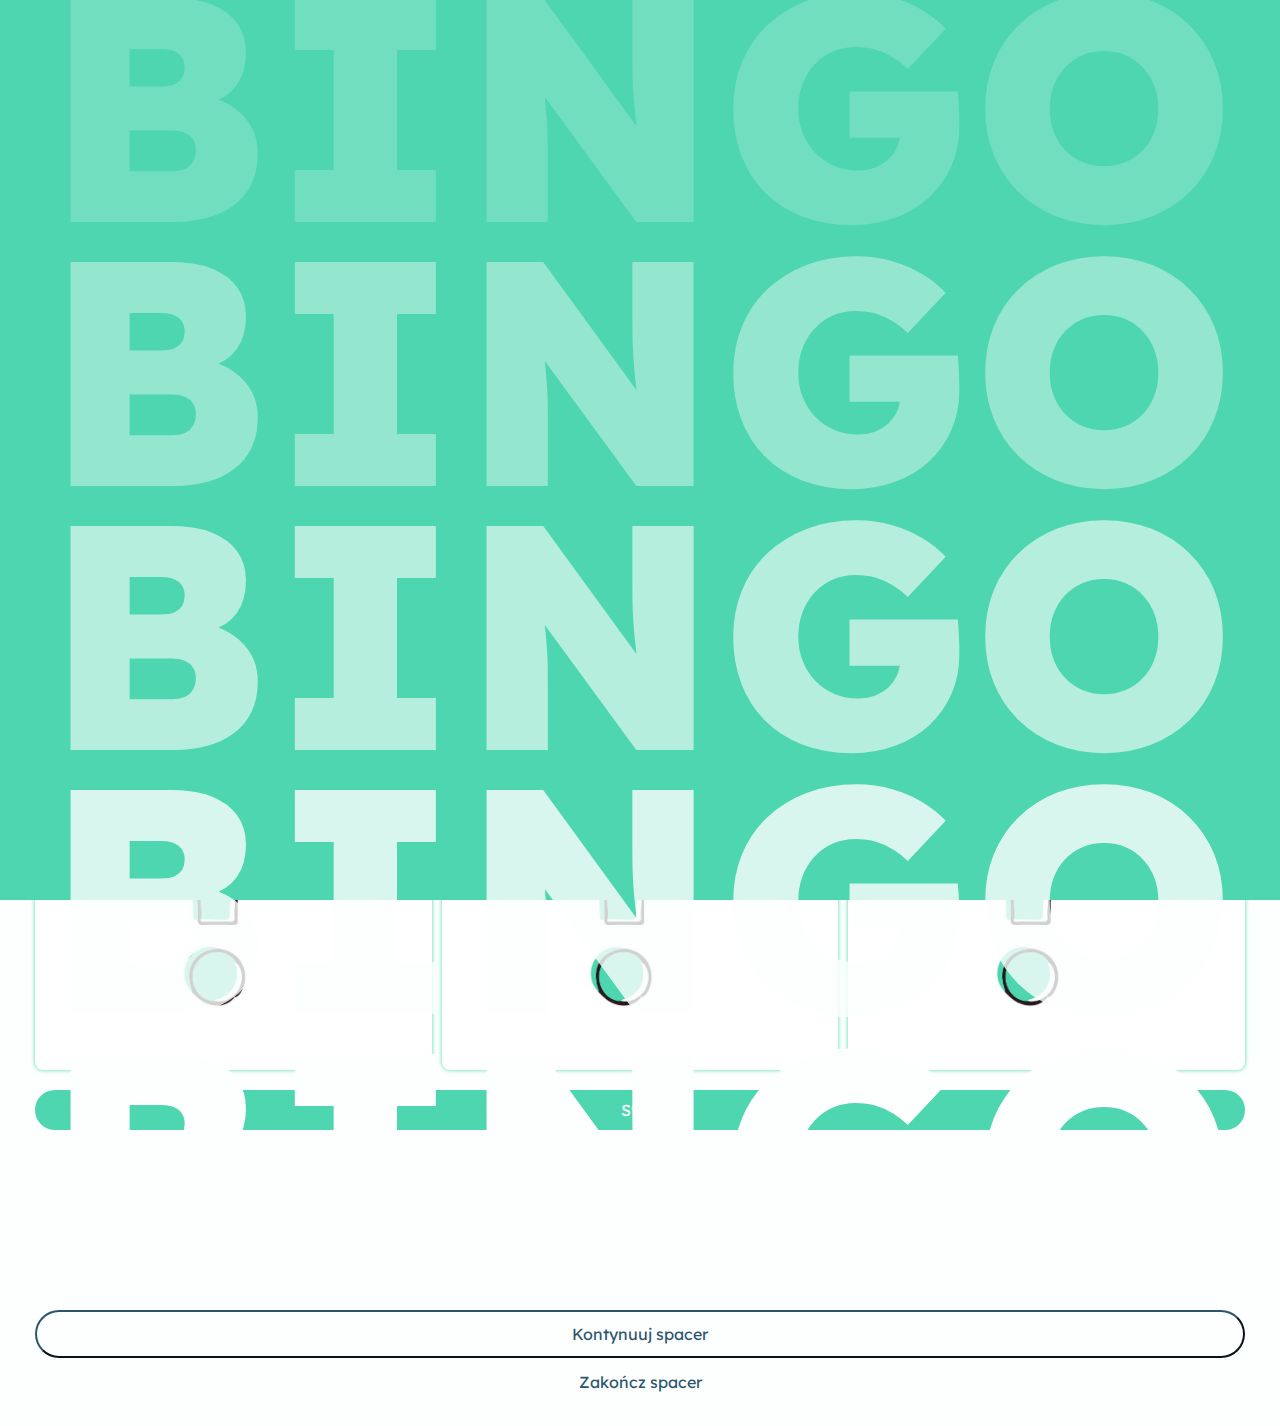
==== bingo.html @ b2e740d9 "Merge branch 'master' into kwajda-add-open-modal" ====
<!DOCTYPE html>
<html lang="en">
<head>
    <meta charset="UTF-8">
    <meta name="viewport" content="width=device-width, initial-scale=1.0">
    <title>Spacerowe Bingo</title>
    <link rel="stylesheet" href="style.css">
</head>
<body>

<div class="header">
    <a href="index.html"><img src="logo.svg" alt="logo"></a>
</div>

<h1 id="game_name"></h1>
<h2 id="game_time"></h2>

<div class="grid-container" id="grid-container"></div>

<button id="startButton" class="button_primary" onclick="startGame(3)">Start</button>

<div id="modal" class="modal_background" style="display:none;">
    <div class="modal">
        <h1>Kaczuszka</h1>
        <img src="h4c_set/kaczka.jpeg">
        <p>Niezastąpiony atrybut każdego programisty, może być gumowa, nadrukowana lub przyklejana</p>
        <div class="buttons">
            <button class="button_primary">Widzę</button>
            <button class="modal_camera"><img src="icons/camera.png"></button>
        </div>
    </div>
    <button class="modal_close_button">&#10006;</button>
</div>

<div class="winner_winner_chicken_dinner">
    <div class="bingo_container">
        <p>BINGO</p>
        <p>BINGO</p>
        <p>BINGO</p>
        <p>BINGO</p>
        <p>BINGO</p>
    </div>
    <img class="wiewiur" src="spacerowe_bingo_wiewiur.png">
    <div class="buttons">
        <button class="button_secondary">Kontynuuj spacer</button>
        <button class="button_tetriary">Zakończ spacer</button>
    </div>
</div>

<script>
    const gameSet = "h4c_set";
    const gridSize = 3;
    const gameTime = 15*60;
    let tileElements;
    let tileData;
    let interval;
    
    const timeElement = document.getElementById("game_time");

    fetch(`${gameSet}/tiles.json`)
        .then(response => response.json())
        .then(data => {
            const gameData = data;
            tileData = gameData.slice(1); // the first element is metadata

            let nameElement = document.getElementById("game_name");
            nameElement.textContent = gameData[0]["game"];
            timeElement.textContent = `${gameTime / 60}:00`;

            tileElements = createGrid(gridSize);
        })
        .catch(error => console.error('Error fetching JSON data:', error));

    function startGame(size) {
        const buttonElement = document.getElementById("startButton");
        buttonElement.classList.remove("button_primary");
        buttonElement.classList.add("button_secondary");
        buttonElement.textContent = "Opuść pokój";
        buttonElement.onclick = redirectHome;

        // Helper function to shuffle an array
        function shuffleArray(array) {
            for (let i = array.length - 1; i > 0; i--) {
                const j = Math.floor(Math.random() * (i + 1));
                [array[i], array[j]] = [array[j], array[i]];
            }
            return array;
        }

        // Shuffle the parsed data to ensure randomness
        const shuffledData = shuffleArray(tileData);

        // Select the first n unique objects
        const uniqueObjects = shuffledData.slice(0, size*size);

        populateGrid(tileElements, uniqueObjects, size);
        startCountdown(gameTime, timeElement)
    }

    function startCountdown(duration, display) {
        let timer = duration, minutes, seconds;
        interval = setInterval(() => {
            minutes = Math.floor(timer / 60);
            seconds = timer % 60;

            minutes = minutes < 10 ? "0" + minutes : minutes;
            seconds = seconds < 10 ? "0" + seconds : seconds;

            display.textContent = minutes + ":" + seconds;

            if (--timer < 0) {
                clearInterval(interval);
                display.textContent = "Koniec czasu!";
            }
        }, 1000);
    }

    document.querySelector('.modal_close_button').addEventListener('click', function() {
        document.getElementById('modal').classList.remove('active');
    });

    function createGrid(size) {
        let tiles = [];

        const container = document.getElementById('grid-container');
        const containerWidth = container.offsetWidth;
        const elementWidth = (containerWidth - ((size - 1) * 10)) / size;
        const modal = document.getElementById('modal'); // Get the modal by its ID

        container.style.gridTemplateColumns = `repeat(${size}, 1fr)`;
        container.style.gridTemplateRows = `repeat(${size}, 1fr)`;
        
        for (let y = 0; y < size; y++) {
            for (let x = 0; x < size; x++) {
                const gridItem = document.createElement('button');
                gridItem.classList.add('grid-item');
                gridItem.style.height = `${elementWidth}px`; // Correctly set the height
                gridItem.style.backgroundImage = "url(hidden.jpeg)";

                gridItem.addEventListener('click', function() {
                modal.dataset.gridItemId = gridItem.dataset.id; // Set a property on the modal
                modal.classList.add('active'); // Show the modal
                });
                container.appendChild(gridItem);
                tiles.push(gridItem);
            }
        }
        
        return tiles;
    }
    
    function populateGrid(tileset, data, size) {
        let gameFinished = false;    
        
        function openModal(event) {
            gridItem = event.target;
            gridItem.dataset.checked = "checked";
            gridItem.style.border = "7px solid #4ED6B0";
            if  (checkWin() && !gameFinished) { 
                clearInterval(interval);
                timeElement.style.color = "#F9AF7C";
                timeVal = timeElement.textContent;
                timeElement.textContent = "Twój czas: " + timeVal;
                alert("yooooooooo");
                gameFinished = true;
            }
        }

        function checkWin() {
            // Helper function to check if all elements in an array are "checked"
            function allMarked(arr) {
                return arr.every(obj => obj.dataset.checked === "checked");
            }

            // Check rows
            for (let i = 0; i < size; i++) {
                let row = tileset.slice(i * size, i * size + size);
                if (allMarked(row)) return true;
            }

            // Check columns
            for (let i = 0; i < size; i++) {
                let column = [];
                for (let j = 0; j < size; j++) {
                    column.push(tileset[i + j * size]);
                }
                if (allMarked(column)) return true;
            }

            // Check diagonals
            let diagonal1 = [];
            let diagonal2 = [];
            for (let i = 0; i < size; i++) {
                diagonal1.push(tileset[i * (size + 1)]);
                diagonal2.push(tileset[(i + 1) * (size - 1)]);
            }
            if (allMarked(diagonal1) || allMarked(diagonal2)) return true;

            // No bingo found
            return false;
        }
        
        for (let i=0; i < tileset.length; i++) {
            let gridItem = tileset[i];
            gridItem.setAttribute("data-checked", "unchecked");
            gridItem.id = data[i].id;
            gridItem.style.backgroundImage = `url(${gameSet}/${data[i].picture})`;
            gridItem.setAttribute("data-name", data[i].name);
            gridItem.setAttribute("data-tip", data[i].tip);
            gridItem.setAttribute("data-picture", data[i].picture);
            gridItem.onclick = openModal;
            
            console.log(gridItem);
            console.log(data[i]);
        }
    }

    function redirectHome() {
        window.location.href = "/index.html";
    }
</script>

</body>
</html>
---- style.css ----
@import url('https://fonts.googleapis.com/css2?family=Lexend:wght@100..900&display=swap');

* {
    margin: 0;
    padding: 0;
    box-sizing: border-box;
}

body {
    font-family: "Lexend", sans-serif;
    display: flex;
    flex-direction: column;
    align-items: center;
    justify-content: center;
    height: 100vh;
    margin: 0;
    background-color: #FCFFFE;
    padding: 0 35px;
}
.header {
    position: absolute;
    top: 20px;
    left: 20px;
}
.header img {
    width: 150px;
    height: auto;
}
.login-form {
    background-color: #FCFFFE;
    padding: 20px;
    border-radius: 8px;
    box-shadow: 0 0 10px rgba(0, 0, 0, 0.1);
    text-align: left;
}
h1 {
    font-size: 32;
    font-weight: 400;
}
h2 {
    margin-bottom: 20px;
    font-size: 24;
    font-weight: 500;
    color: #2C556D;
}
.login-form input[type="text"] {
    font-family: "Lexend", sans-serif;
    font-size: 16px;
    width: 100%;
    height: 48px;
    padding: 10px 20px;
    margin-top: 20px;
    margin-bottom: 10px;
    border: 1px solid #ccc;
    border-radius: 24px;
}
.login-form input[type="text"]:active {
    border: 1px solid #F9AF7C;
    /* #f57923; */
}
.button_primary {
    font-family: "Lexend", sans-serif;
    font-size: 16px;
    width: 100%;
    height: 48px;
    padding: 10px;
    border-radius: 24px;
    cursor: pointer;
    background-color: #4ED6B0;
    color: #FCFFFE;
    border: none;
}
.button_secondary {
    font-family: "Lexend", sans-serif;
    font-size: 16px;
    width: 100%;
    height: 48px;
    padding: 10px;
    border-radius: 24px;
    cursor: pointer;
    background-color: #FCFFFE;
    color: #2C556D;
    border-color: #2C556D;
}
.button_tetriary {
    font-family: "Lexend", sans-serif;
    font-size: 16px;
    width: 100%;
    height: 48px;
    padding: 10px;
    border-radius: 24px;
    cursor: pointer;
    background-color: transparent;
    color: #2C556D;
    border: none;
}
.login-form button:hover {
    background-color: #29b28c;
}
.desktop-message {
    display: none;
    text-align: center;
    padding: 20px;
    background-color: #FCFFFE;
    border-radius: 8px;
    box-shadow: 0 0 10px rgba(0, 0, 0, 0.1);
}

.grid-container {
    display: grid;
    gap: 10px;
    width: 100%;
    margin-bottom: 20px;
}
.grid-item {
    background-color: #FCFFFE;
    background-size: cover;
    background-clip: padding-box;
    padding: 15px;
    box-shadow: #4ED6B0 0 0 4px 0;
    border: none;
    border-radius:8px;
    display: flex;
    align-items: center;
    justify-content: center;
    /* color: white; */
    font-size: 16px;
}


.modal_background {
    position: absolute;
    top: 0;
    left: 0;
    width: 100vw;
    height: 100vh;
    background-color: rgba(0, 0, 0, 0.8);
    z-index: 3;
    flex-direction: column;
    display: flex;
    display: none;
}

.modal_background.active {
    display: block;
    flex-direction: column;
    display: flex;
}

.modal {
    margin: 35px;
    margin-top: 30vh;
    padding: 20px;
    display: flex;
    flex-direction: column;
    background-color: #FCFFFE;
    border-radius: 24px;
    align-items: center;
    text-align: center;
}

.modal img {
    max-width: 50%;
}

.modal .buttons {
    display: flex;
    width: 100%;
    margin: 5px;
}

.modal_camera {
    max-width: 50px;
    display: none;
}

.winner_winner_chicken_dinner {
    display: flex;
    flex-direction: column;
    justify-content: space-between;
    align-items: center;
    position: absolute;
    top: 0;
    left: 0;
    width: 100vw;
    height: 100vh;
    background-color: #4ED6B0;
    z-index: 3;
}


.bingo_container {
    display: flex;
    flex-direction: column;
    font-weight: 800;
    line-height: 0.825;    
    font-size: 25vw;
    color: #FCFFFE;
    margin-top: -30px;
    --base-opacity: 20%;
    --increment: 20%; /* Increment size */
}

.winner_winner_chicken_dinner > .bingo_container *:nth-child(1) {
    opacity: calc(var(--base-opacity) + var(--increment) * 0);
}

.winner_winner_chicken_dinner > .bingo_container *:nth-child(2) {
    opacity: calc(var(--base-opacity) + var(--increment) * 1);
}

.winner_winner_chicken_dinner > .bingo_container *:nth-child(3) {
    opacity: calc(var(--base-opacity) + var(--increment) * 2);
}

.winner_winner_chicken_dinner > .bingo_container *:nth-child(4) {
    opacity: calc(var(--base-opacity) + var(--increment) * 3);
}

.winner_winner_chicken_dinner > .bingo_container *:nth-child(5) {
opacity: calc(var(--base-opacity) + var(--increment) * 4);
}
      
.winner_winner_chicken_dinner .buttons {
    display: flex;
    flex-direction: column;
    width: 100%;
    padding: 20px 35px;
    z-index: 7;
}

.wiewiur {
    position: absolute;
    max-width: 320px;
    left: 50%;
    transform: translateX(-50%);
    bottom: 75px;
    z-index: 5;
    display: none;
}

.modal_close_button {
    padding: 17px 20px;
    background-color: #FCFFFE;
    border-radius: 50%;
    border: inherit;
    text-align: center;
    align-self: center;
}
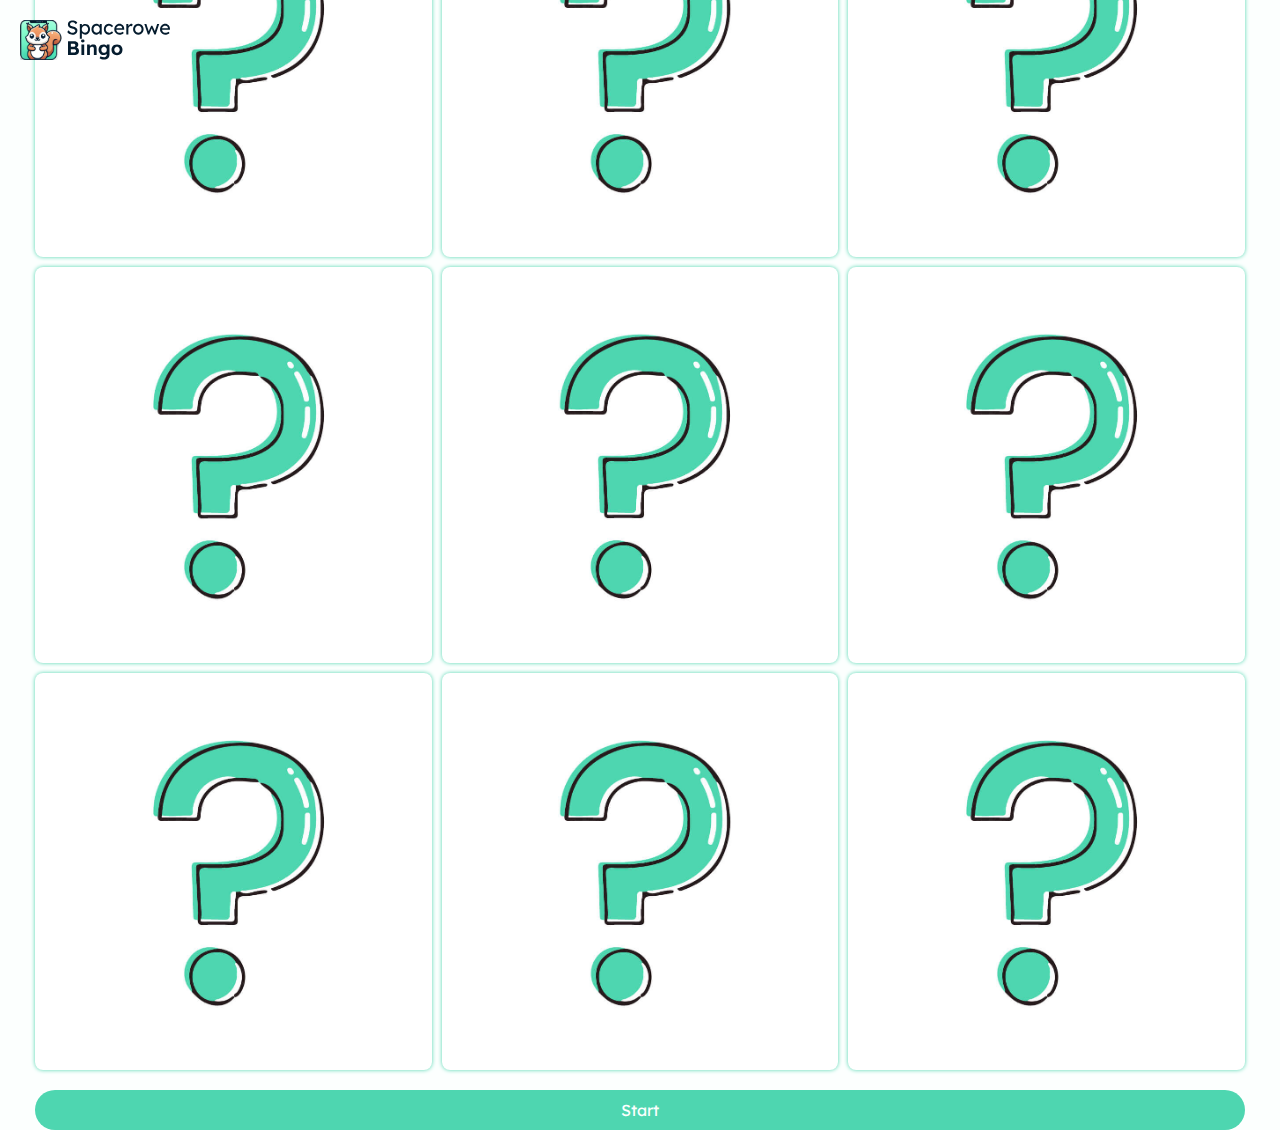
==== commit 5d9b38e4: "Add display none to bingo" ====
--- a/bingo.html
+++ b/bingo.html
@@ -19,7 +19,7 @@
 
 <button id="startButton" class="button_primary" onclick="startGame(3)">Start</button>
 
-<div id="modal" class="modal_background" style="display:none;">
+<div id="modal" class="modal_background">
     <div class="modal">
         <h1>Kaczuszka</h1>
         <img src="h4c_set/kaczka.jpeg">
@@ -32,7 +32,7 @@
     <button class="modal_close_button">&#10006;</button>
 </div>
 
-<div class="winner_winner_chicken_dinner">
+<div class="winner_winner_chicken_dinner" style="display: none;">
     <div class="bingo_container">
         <p>BINGO</p>
         <p>BINGO</p>
